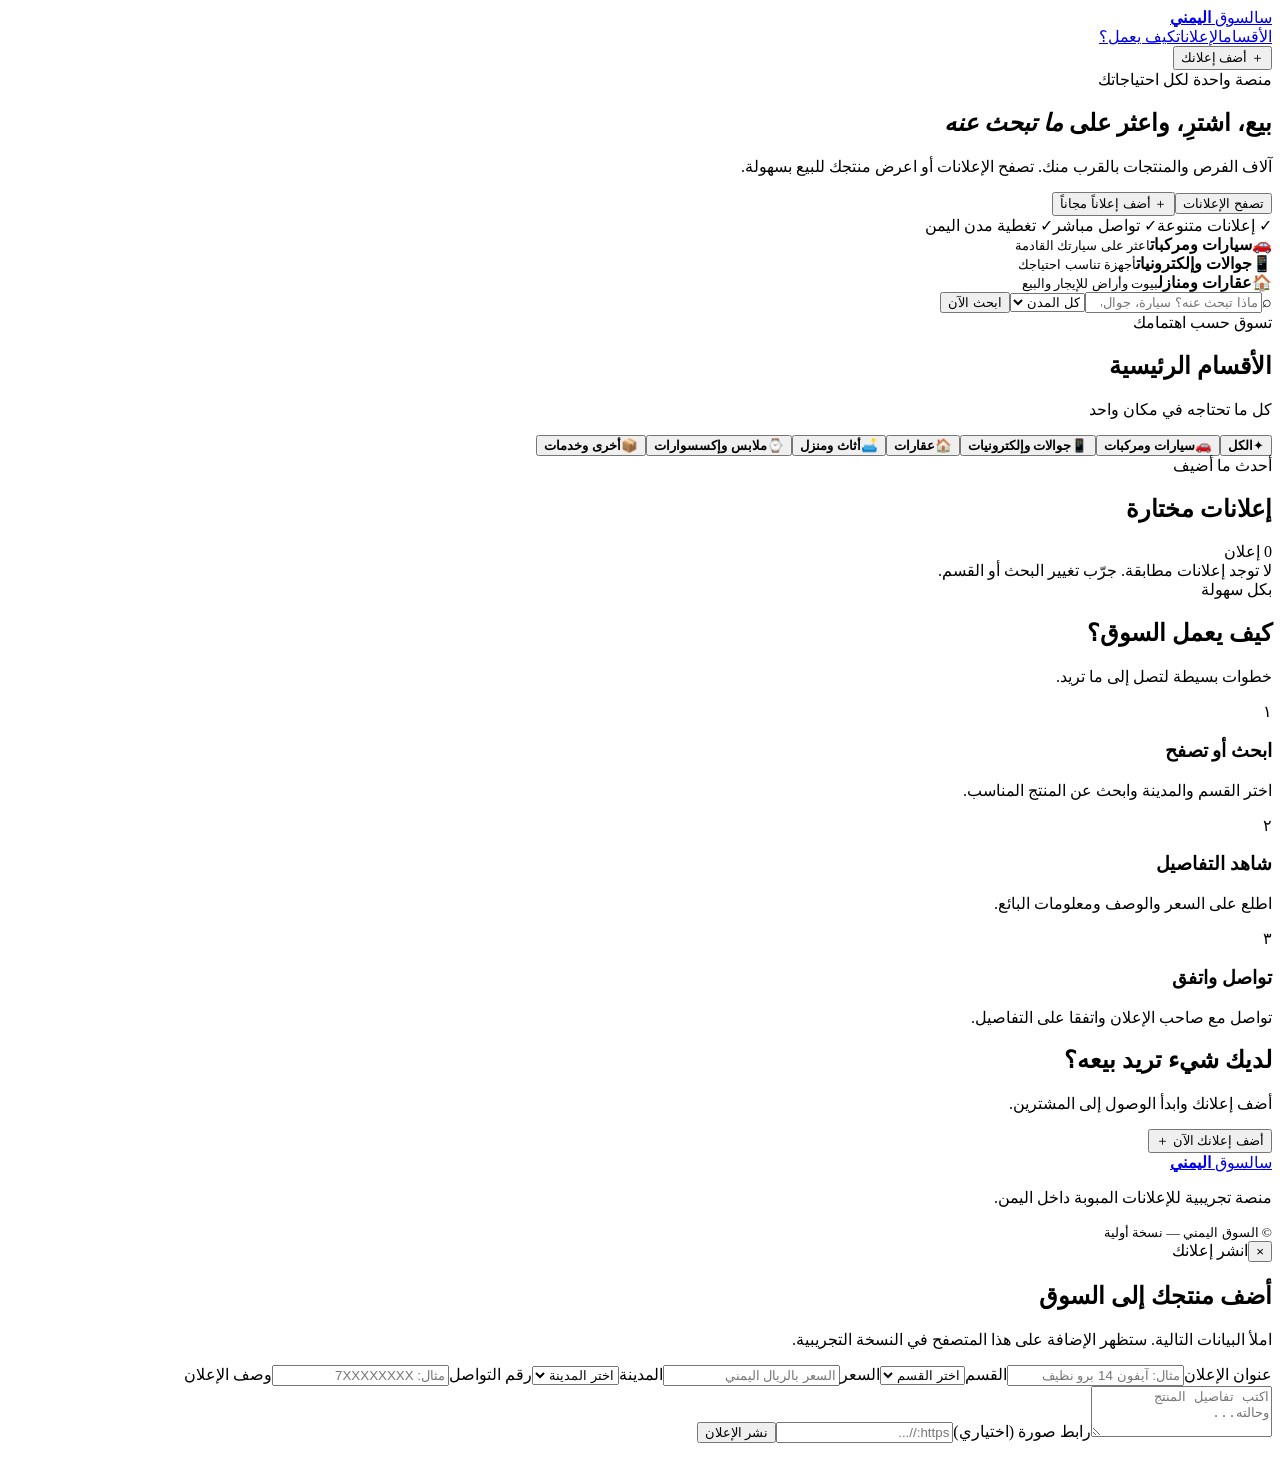
==== marketplace/index.html @ 73786b41 "Add Arabic Yemen marketplace MVP" ====
<!doctype html>
<html lang="ar" dir="rtl">
<head>
<meta charset="utf-8"><meta name="viewport" content="width=device-width,initial-scale=1">
<meta name="theme-color" content="#123b35"><meta name="description" content="سوق إلكتروني للإعلانات المبوبة في اليمن">
<title>السوق اليمني | منصة البيع والشراء</title>
<link rel="preconnect" href="https://fonts.googleapis.com"><link href="https://fonts.googleapis.com/css2?family=Cairo:wght@400;500;600;700;800&display=swap" rel="stylesheet">
<link rel="stylesheet" href="style.css">
</head>
<body>
<header class="header"><a class="logo" href="#"><span class="logo-mark">س</span><span>السوق <b>اليمني</b></span></a><nav><a href="#categories">الأقسام</a><a href="#listings">الإعلانات</a><a href="#how">كيف يعمل؟</a></nav><button class="primary small" id="top-add">＋ أضف إعلانك</button></header>
<main>
<section class="hero"><div class="hero-copy"><span class="eyebrow">منصة واحدة لكل احتياجاتك</span><h1>بيع، اشترِ، واعثر على <em>ما تبحث عنه</em></h1><p>آلاف الفرص والمنتجات بالقرب منك. تصفح الإعلانات أو اعرض منتجك للبيع بسهولة.</p><div class="hero-actions"><button class="primary" id="browse-btn">تصفح الإعلانات</button><button class="outline" id="hero-add">＋ أضف إعلاناً مجاناً</button></div><div class="trust"><span>✓ إعلانات متنوعة</span><span>✓ تواصل مباشر</span><span>✓ تغطية مدن اليمن</span></div></div><div class="hero-art"><div class="hero-card card-one"><span>🚗</span><b>سيارات ومركبات</b><small>اعثر على سيارتك القادمة</small></div><div class="hero-card card-two"><span>📱</span><b>جوالات وإلكترونيات</b><small>أجهزة تناسب احتياجك</small></div><div class="hero-card card-three"><span>🏠</span><b>عقارات ومنازل</b><small>بيوت وأراضٍ للإيجار والبيع</small></div><div class="hero-orb"></div></div></section>
<section class="search-wrap"><div class="search-box"><span>⌕</span><input id="search" type="search" placeholder="ماذا تبحث عنه؟ سيارة، جوال، شقة..." aria-label="بحث"><select id="city"><option value="">كل المدن</option><option>صنعاء</option><option>عدن</option><option>تعز</option><option>إب</option><option>الحديدة</option><option>المكلا</option><option>ذمار</option><option>مأرب</option></select><button class="primary" id="search-btn">ابحث الآن</button></div></section>
<section class="section" id="categories"><div class="section-heading"><div><span class="eyebrow dark">تسوق حسب اهتمامك</span><h2>الأقسام الرئيسية</h2></div><p>كل ما تحتاجه في مكان واحد</p></div><div class="categories" id="categories-grid">
<button class="category active" data-category="الكل"><span>✦</span><b>الكل</b></button><button class="category" data-category="سيارات"><span>🚗</span><b>سيارات ومركبات</b></button><button class="category" data-category="جوالات"><span>📱</span><b>جوالات وإلكترونيات</b></button><button class="category" data-category="عقارات"><span>🏠</span><b>عقارات</b></button><button class="category" data-category="أثاث"><span>🛋️</span><b>أثاث ومنزل</b></button><button class="category" data-category="أزياء"><span>⌚</span><b>ملابس وإكسسوارات</b></button><button class="category" data-category="أخرى"><span>📦</span><b>أخرى وخدمات</b></button>
</div></section>
<section class="section listings-section" id="listings"><div class="section-heading"><div><span class="eyebrow dark">أحدث ما أضيف</span><h2>إعلانات مختارة</h2></div><span class="count" id="count">0 إعلان</span></div><div class="listing-grid" id="listing-grid"></div><div class="empty hidden" id="empty">لا توجد إعلانات مطابقة. جرّب تغيير البحث أو القسم.</div></section>
<section class="how section" id="how"><div><span class="eyebrow dark">بكل سهولة</span><h2>كيف يعمل السوق؟</h2><p>خطوات بسيطة لتصل إلى ما تريد.</p></div><div class="steps"><article><span>١</span><h3>ابحث أو تصفح</h3><p>اختر القسم والمدينة وابحث عن المنتج المناسب.</p></article><article><span>٢</span><h3>شاهد التفاصيل</h3><p>اطلع على السعر والوصف ومعلومات البائع.</p></article><article><span>٣</span><h3>تواصل واتفق</h3><p>تواصل مع صاحب الإعلان واتفقا على التفاصيل.</p></article></div></section>
<section class="cta"><div><h2>لديك شيء تريد بيعه؟</h2><p>أضف إعلانك وابدأ الوصول إلى المشترين.</p></div><button class="light-button" id="cta-add">أضف إعلانك الآن ＋</button></section>
</main>
<footer><a class="logo" href="#"><span class="logo-mark">س</span><span>السوق <b>اليمني</b></span></a><p>منصة تجريبية للإعلانات المبوبة داخل اليمن.</p><small>© <span id="year"></span> السوق اليمني — نسخة أولية</small></footer>
<div class="modal hidden" id="modal" role="dialog" aria-modal="true" aria-labelledby="modal-title"><div class="modal-panel"><button class="close" id="close-modal" aria-label="إغلاق">×</button><span class="eyebrow dark">انشر إعلانك</span><h2 id="modal-title">أضف منتجك إلى السوق</h2><p class="muted">املأ البيانات التالية. ستظهر الإضافة على هذا المتصفح في النسخة التجريبية.</p><form id="ad-form" class="form-grid"><label>عنوان الإعلان<input name="title" required maxlength="75" placeholder="مثال: آيفون 14 برو نظيف"></label><label>القسم<select name="category" required><option value="">اختر القسم</option><option>سيارات</option><option>جوالات</option><option>عقارات</option><option>أثاث</option><option>أزياء</option><option>أخرى</option></select></label><label>السعر<input name="price" required type="number" min="0" placeholder="السعر بالريال اليمني"></label><label>المدينة<select name="city" required><option value="">اختر المدينة</option><option>صنعاء</option><option>عدن</option><option>تعز</option><option>إب</option><option>الحديدة</option><option>المكلا</option><option>ذمار</option><option>مأرب</option><option>أخرى</option></select></label><label class="full">رقم التواصل<input name="phone" required inputmode="tel" placeholder="مثال: 7XXXXXXXX"></label><label class="full">وصف الإعلان<textarea name="description" rows="3" maxlength="500" placeholder="اكتب تفاصيل المنتج وحالته..."></textarea></label><label class="full">رابط صورة (اختياري)<input name="image" type="url" placeholder="https://..."></label><button class="primary full" type="submit">نشر الإعلان</button><p class="form-note full" id="form-note" aria-live="polite"></p></form></div></div>
<script src="app.js"></script>
</body></html>
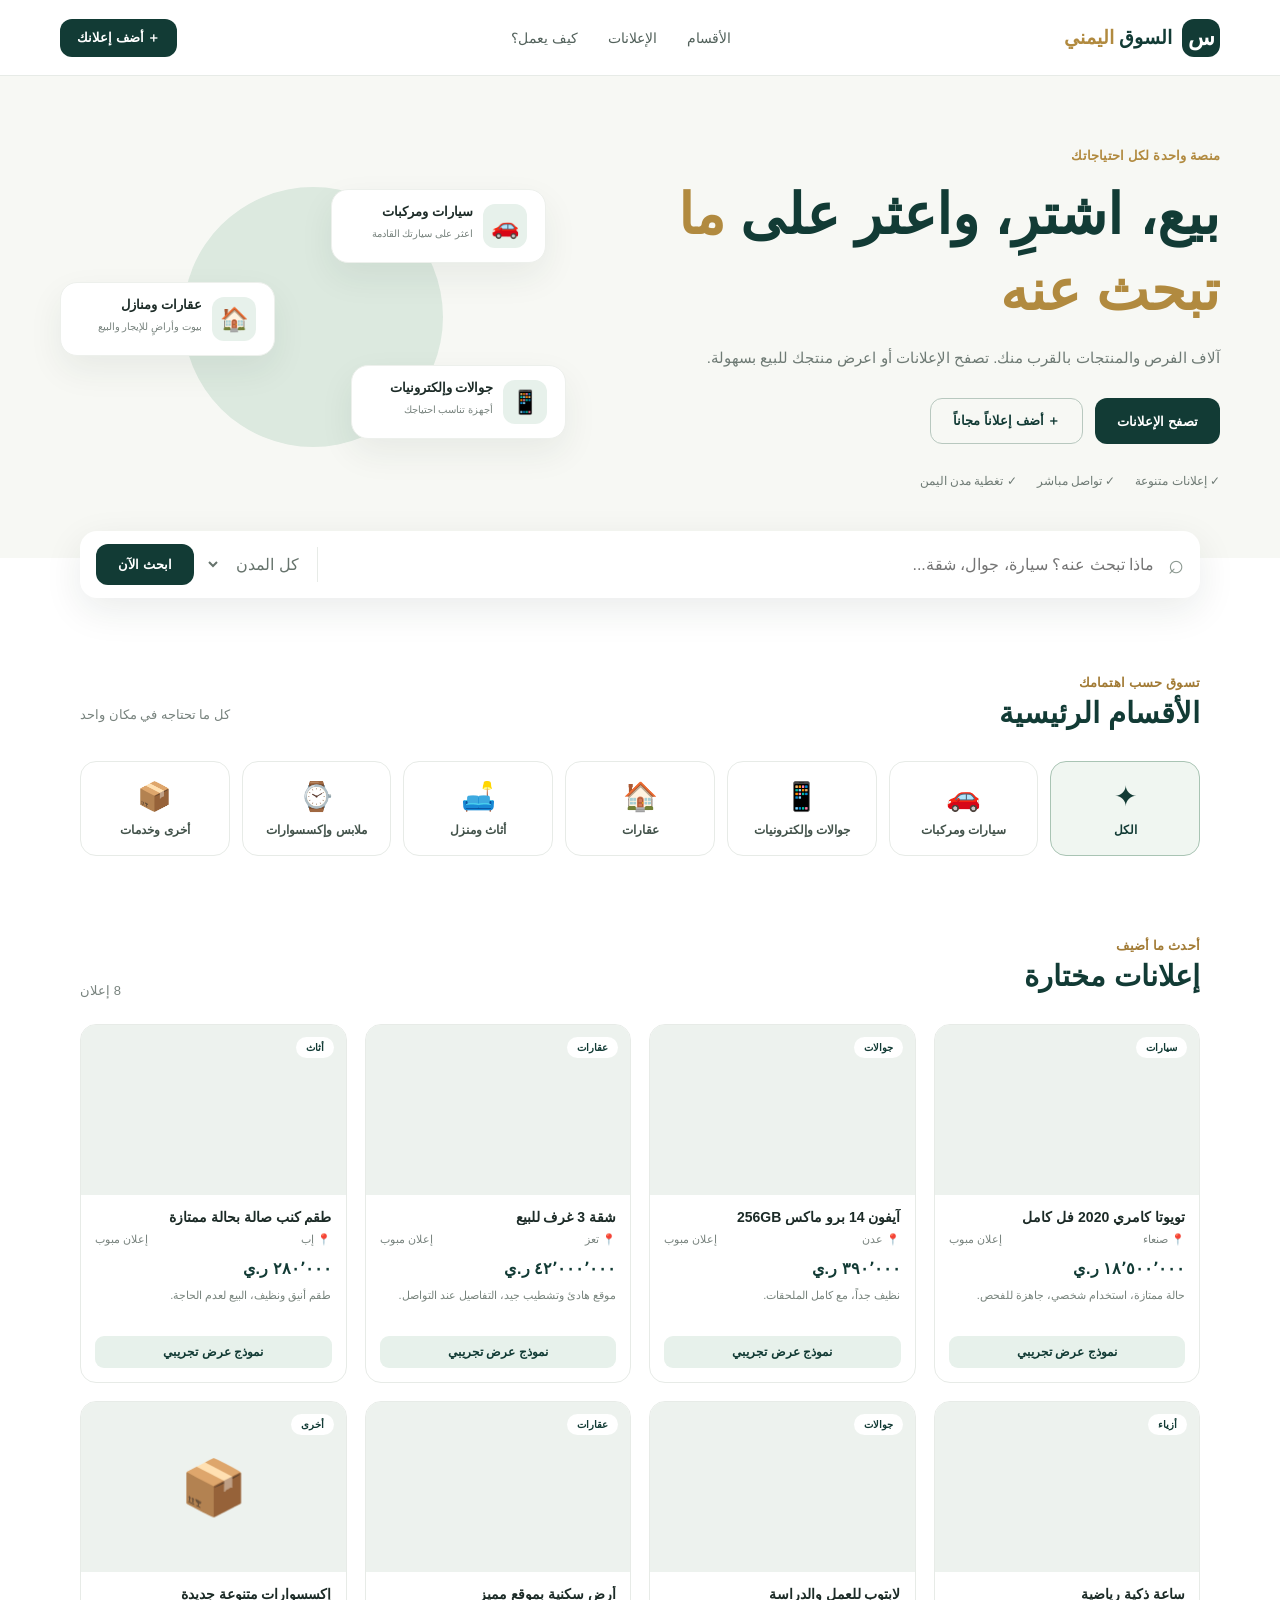
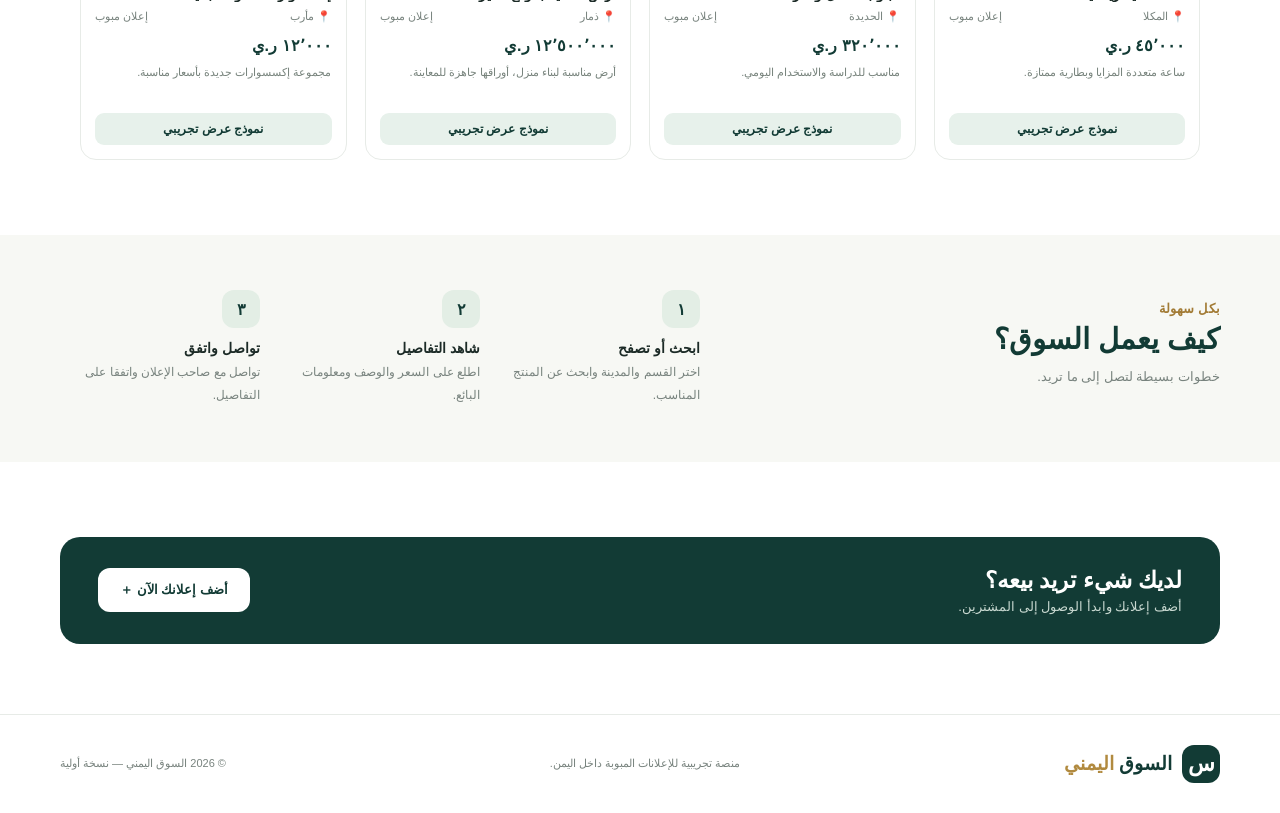
==== commit 29cbc872: "Set ad price input currency to Saudi riyal" ====
--- a/marketplace/index.html
+++ b/marketplace/index.html
@@ -20,6 +20,6 @@
 <section class="cta"><div><h2>لديك شيء تريد بيعه؟</h2><p>أضف إعلانك وابدأ الوصول إلى المشترين.</p></div><button class="light-button" id="cta-add">أضف إعلانك الآن ＋</button></section>
 </main>
 <footer><a class="logo" href="#"><span class="logo-mark">س</span><span>السوق <b>اليمني</b></span></a><p>منصة تجريبية للإعلانات المبوبة داخل اليمن.</p><small>© <span id="year"></span> السوق اليمني — نسخة أولية</small></footer>
-<div class="modal hidden" id="modal" role="dialog" aria-modal="true" aria-labelledby="modal-title"><div class="modal-panel"><button class="close" id="close-modal" aria-label="إغلاق">×</button><span class="eyebrow dark">انشر إعلانك</span><h2 id="modal-title">أضف منتجك إلى السوق</h2><p class="muted">املأ البيانات التالية. ستظهر الإضافة على هذا المتصفح في النسخة التجريبية.</p><form id="ad-form" class="form-grid"><label>عنوان الإعلان<input name="title" required maxlength="75" placeholder="مثال: آيفون 14 برو نظيف"></label><label>القسم<select name="category" required><option value="">اختر القسم</option><option>سيارات</option><option>جوالات</option><option>عقارات</option><option>أثاث</option><option>أزياء</option><option>أخرى</option></select></label><label>السعر<input name="price" required type="number" min="0" placeholder="السعر بالريال اليمني"></label><label>المدينة<select name="city" required><option value="">اختر المدينة</option><option>صنعاء</option><option>عدن</option><option>تعز</option><option>إب</option><option>الحديدة</option><option>المكلا</option><option>ذمار</option><option>مأرب</option><option>أخرى</option></select></label><label class="full">رقم التواصل<input name="phone" required inputmode="tel" placeholder="مثال: 7XXXXXXXX"></label><label class="full">وصف الإعلان<textarea name="description" rows="3" maxlength="500" placeholder="اكتب تفاصيل المنتج وحالته..."></textarea></label><label class="full">رابط صورة (اختياري)<input name="image" type="url" placeholder="https://..."></label><button class="primary full" type="submit">نشر الإعلان</button><p class="form-note full" id="form-note" aria-live="polite"></p></form></div></div>
+<div class="modal hidden" id="modal" role="dialog" aria-modal="true" aria-labelledby="modal-title"><div class="modal-panel"><button class="close" id="close-modal" aria-label="إغلاق">×</button><span class="eyebrow dark">انشر إعلانك</span><h2 id="modal-title">أضف منتجك إلى السوق</h2><p class="muted">املأ البيانات التالية. ستظهر الإضافة على هذا المتصفح في النسخة التجريبية.</p><form id="ad-form" class="form-grid"><label>عنوان الإعلان<input name="title" required maxlength="75" placeholder="مثال: آيفون 14 برو نظيف"></label><label>القسم<select name="category" required><option value="">اختر القسم</option><option>سيارات</option><option>جوالات</option><option>عقارات</option><option>أثاث</option><option>أزياء</option><option>أخرى</option></select></label><label>السعر<input name="price" required type="number" min="0" placeholder="السعر بالريال السعودي"></label><label>المدينة<select name="city" required><option value="">اختر المدينة</option><option>صنعاء</option><option>عدن</option><option>تعز</option><option>إب</option><option>الحديدة</option><option>المكلا</option><option>ذمار</option><option>مأرب</option><option>أخرى</option></select></label><label class="full">رقم التواصل<input name="phone" required inputmode="tel" placeholder="مثال: 7XXXXXXXX"></label><label class="full">وصف الإعلان<textarea name="description" rows="3" maxlength="500" placeholder="اكتب تفاصيل المنتج وحالته..."></textarea></label><label class="full">رابط صورة (اختياري)<input name="image" type="url" placeholder="https://..."></label><button class="primary full" type="submit">نشر الإعلان</button><p class="form-note full" id="form-note" aria-live="polite"></p></form></div></div>
 <script src="app.js"></script>
 </body></html>
--- a/marketplace/style.css
+++ b/marketplace/style.css
@@ -0,0 +1 @@
+:root{--green:#123b35;--green2:#1d5a4d;--mint:#e7f1eb;--cream:#f7f8f4;--ink:#1c2b27;--muted:#78837e;--line:#e7ebe7;--gold:#e6b75a}*{box-sizing:border-box}html{scroll-behavior:smooth}body{margin:0;background:#fff;color:var(--ink);font-family:'Cairo',sans-serif}.header{height:76px;padding:0 max(calc((100% - 1160px)/2),24px);display:flex;align-items:center;justify-content:space-between;border-bottom:1px solid var(--line);background:#fff;position:sticky;top:0;z-index:5}.logo{display:flex;align-items:center;gap:10px;text-decoration:none;color:var(--green);font-size:19px;font-weight:700}.logo b{color:#b18a3f}.logo-mark{width:38px;height:38px;background:var(--green);color:white;border-radius:12px;display:grid;place-items:center;font-size:22px}.header nav{display:flex;gap:30px}.header nav a{color:#52615b;text-decoration:none;font-size:14px}.primary,.outline,.light-button{border:0;border-radius:12px;padding:13px 22px;font-family:inherit;font-weight:700;cursor:pointer;transition:.2s}.primary{background:var(--green);color:white}.primary:hover{background:var(--green2);transform:translateY(-1px)}.small{padding:10px 17px}.hero{background:var(--cream);min-height:450px;padding:70px max(calc((100% - 1160px)/2),24px);display:grid;grid-template-columns:1.1fr .9fr;align-items:center;gap:35px;overflow:hidden}.eyebrow{color:#b18a3f;font-size:13px;font-weight:800;letter-spacing:.2px}.eyebrow.dark{color:#a27b35}.hero h1{font-size:clamp(35px,5vw,56px);line-height:1.35;margin:13px 0;color:var(--green);font-weight:800}.hero h1 em{font-style:normal;color:#b18a3f}.hero-copy>p{color:#6e7a74;max-width:520px;line-height:2;font-size:15px}.hero-actions{display:flex;gap:12px;margin-top:25px}.outline{background:transparent;border:1px solid #b8c8bf;color:var(--green)}.trust{display:flex;gap:20px;margin-top:30px;color:#6e7a74;font-size:12px;flex-wrap:wrap}.hero-art{height:300px;position:relative;display:grid;place-items:center}.hero-orb{width:260px;height:260px;border-radius:50%;background:#dce9df;position:absolute}.hero-card{position:absolute;z-index:1;background:#fff;border:1px solid #edf0ec;box-shadow:0 14px 35px #173c3012;border-radius:17px;padding:14px 18px;display:grid;grid-template-columns:44px auto;column-gap:10px;min-width:215px}.hero-card span{grid-row:span 2;width:44px;height:44px;border-radius:12px;background:var(--mint);display:grid;place-items:center;font-size:23px}.hero-card b{font-size:13px}.hero-card small{color:var(--muted);font-size:10px}.card-one{top:22px;right:4%}.card-two{bottom:28px;right:0}.card-three{top:115px;left:0}.search-wrap{max-width:1160px;margin:-27px auto 0;position:relative;padding:0 20px}.search-box{display:flex;align-items:center;gap:12px;padding:13px 16px;background:#fff;border-radius:17px;box-shadow:0 12px 38px #172e2417}.search-box>span{font-size:27px;color:#8c9991}.search-box input{flex:1;min-width:100px;border:0;outline:0;font:inherit}.search-box select{border:0;border-right:1px solid var(--line);padding:8px 14px;font:inherit;color:#66736c;background:white}.section{max-width:1160px;margin:75px auto;padding:0 20px}.section-heading{display:flex;justify-content:space-between;align-items:end;margin-bottom:26px}.section-heading h2,.how h2{font-size:29px;color:var(--green);margin:5px 0}.section-heading p,.how>div>p{color:var(--muted);font-size:13px}.categories{display:grid;grid-template-columns:repeat(7,1fr);gap:12px}.category{border:1px solid var(--line);background:#fff;border-radius:16px;padding:18px 8px;display:flex;flex-direction:column;align-items:center;gap:10px;font-family:inherit;cursor:pointer;color:#43534b;transition:.2s}.category span{font-size:28px}.category b{font-size:12px}.category:hover,.category.active{border-color:#a9c4b4;background:#f0f6f1;color:var(--green)}.listings-section{margin-top:80px}.count,.muted{color:var(--muted);font-size:13px}.listing-grid{display:grid;grid-template-columns:repeat(4,1fr);gap:18px}.listing{border:1px solid var(--line);border-radius:16px;overflow:hidden;background:white;transition:.2s}.listing:hover{transform:translateY(-4px);box-shadow:0 12px 30px #173c3010}.listing-image{height:170px;background:#edf2ee;position:relative;display:grid;place-items:center;overflow:hidden}.listing-image img{width:100%;height:100%;object-fit:cover}.listing-image .emoji{font-size:54px}.tag{position:absolute;top:12px;right:12px;background:#fff;padding:5px 10px;border-radius:20px;font-size:10px;font-weight:700;color:var(--green)}.listing-body{padding:14px}.listing-body h3{font-size:14px;margin:0 0 8px;white-space:nowrap;overflow:hidden;text-overflow:ellipsis}.listing-meta{display:flex;justify-content:space-between;color:var(--muted);font-size:11px}.listing-price{color:var(--green);font-weight:800;font-size:16px;margin-top:13px}.listing-desc{color:#77837c;font-size:11px;line-height:1.8;margin-top:8px;min-height:38px}.contact{display:block;text-align:center;background:var(--mint);color:var(--green);padding:9px;border-radius:9px;text-decoration:none;font-size:12px;font-weight:700;margin-top:12px}.empty{text-align:center;padding:35px;color:var(--muted);background:var(--cream);border-radius:14px}.hidden{display:none!important}.how{background:var(--cream);max-width:none;padding:55px max(calc((100% - 1160px)/2),24px);display:flex;justify-content:space-between;gap:40px;align-items:center}.steps{display:grid;grid-template-columns:repeat(3,1fr);gap:20px;max-width:690px}.steps article{max-width:200px}.steps article>span{display:grid;place-items:center;width:38px;height:38px;border-radius:12px;background:#e3eee5;color:var(--green);font-weight:800}.steps h3{font-size:14px;margin:12px 0 5px}.steps p{font-size:12px;line-height:1.9;color:var(--muted);margin:0}.cta{max-width:1160px;margin:70px auto;padding:30px 38px;border-radius:20px;background:var(--green);color:#fff;display:flex;justify-content:space-between;align-items:center}.cta h2{margin:0 0 5px;font-size:23px}.cta p{margin:0;color:#c8d8d0;font-size:13px}.light-button{background:#fff;color:var(--green)}footer{padding:30px max(calc((100% - 1160px)/2),24px);border-top:1px solid var(--line);display:flex;align-items:center;justify-content:space-between;gap:15px;flex-wrap:wrap}footer p,footer small{font-size:11px;color:var(--muted)}.modal{position:fixed;inset:0;background:#0b211dcc;z-index:10;display:grid;place-items:center;padding:18px;overflow:auto}.modal-panel{background:white;border-radius:20px;padding:30px;width:min(600px,100%);position:relative;margin:auto}.close{position:absolute;left:18px;top:12px;border:0;background:#f1f4f1;border-radius:50%;width:34px;height:34px;font-size:23px;cursor:pointer}.modal-panel h2{margin:5px 0;color:var(--green)}.modal-panel>p{margin-top:0}.form-grid{display:grid;grid-template-columns:1fr 1fr;gap:13px;margin-top:20px}.form-grid label{font-size:12px;font-weight:700;color:#53625a}.form-grid input,.form-grid select,.form-grid textarea{width:100%;display:block;margin-top:6px;padding:11px;border:1px solid var(--line);border-radius:10px;font:inherit;font-size:13px;outline-color:#91b5a1;background:white}.form-grid .full{grid-column:1/-1}.form-note{margin:0;color:var(--green);font-size:12px}@media(max-width:850px){.header nav{display:none}.hero{grid-template-columns:1fr;padding-top:48px;padding-bottom:55px}.hero-art{height:240px}.hero-orb{width:210px;height:210px}.categories{grid-template-columns:repeat(4,1fr)}.listing-grid{grid-template-columns:repeat(2,1fr)}.how{display:block}.steps{margin-top:25px;max-width:none}.cta{margin:45px 20px}}@media(max-width:520px){.header{height:65px;padding:0 15px}.logo{font-size:16px}.logo-mark{width:33px;height:33px}.header .small{font-size:11px;padding:9px 11px}.hero{padding:42px 20px 55px}.hero h1{font-size:36px}.hero-art{height:220px}.hero-card{min-width:180px;padding:10px}.card-three{left:-5px}.search-box{flex-wrap:wrap}.search-box input{min-width:70%;}.search-box select{flex:1}.search-box .primary{flex:1}.section{margin:55px auto}.categories{grid-template-columns:repeat(2,1fr)}.category{padding:14px 6px}.listing-grid{gap:10px}.listing-image{height:125px}.listing-body{padding:10px}.listing-body h3{font-size:12px}.listing-price{font-size:14px}.how{padding:40px 20px}.steps{grid-template-columns:1fr;gap:17px}.steps article{max-width:none}.cta{padding:24px;display:block}.cta button{margin-top:18px}.form-grid{grid-template-columns:1fr}.form-grid .full{grid-column:auto}.modal-panel{padding:24px 18px}}
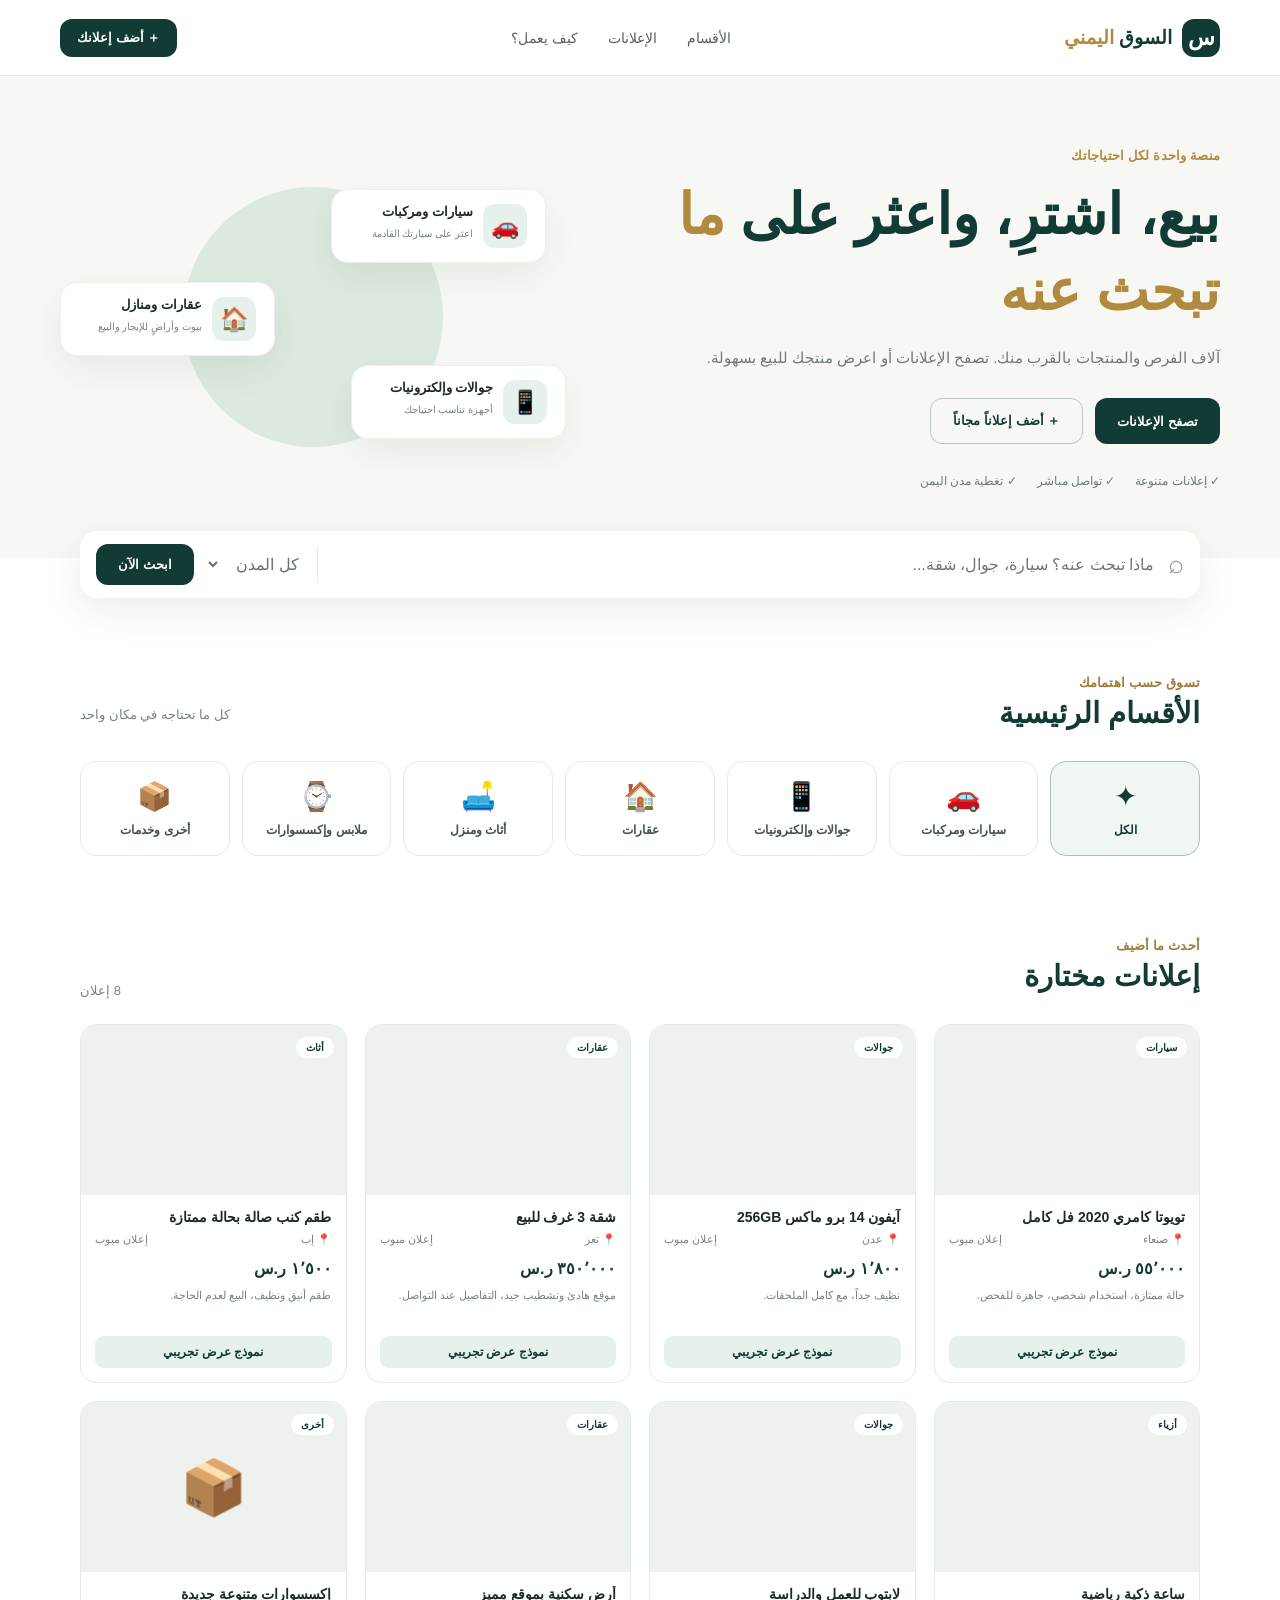
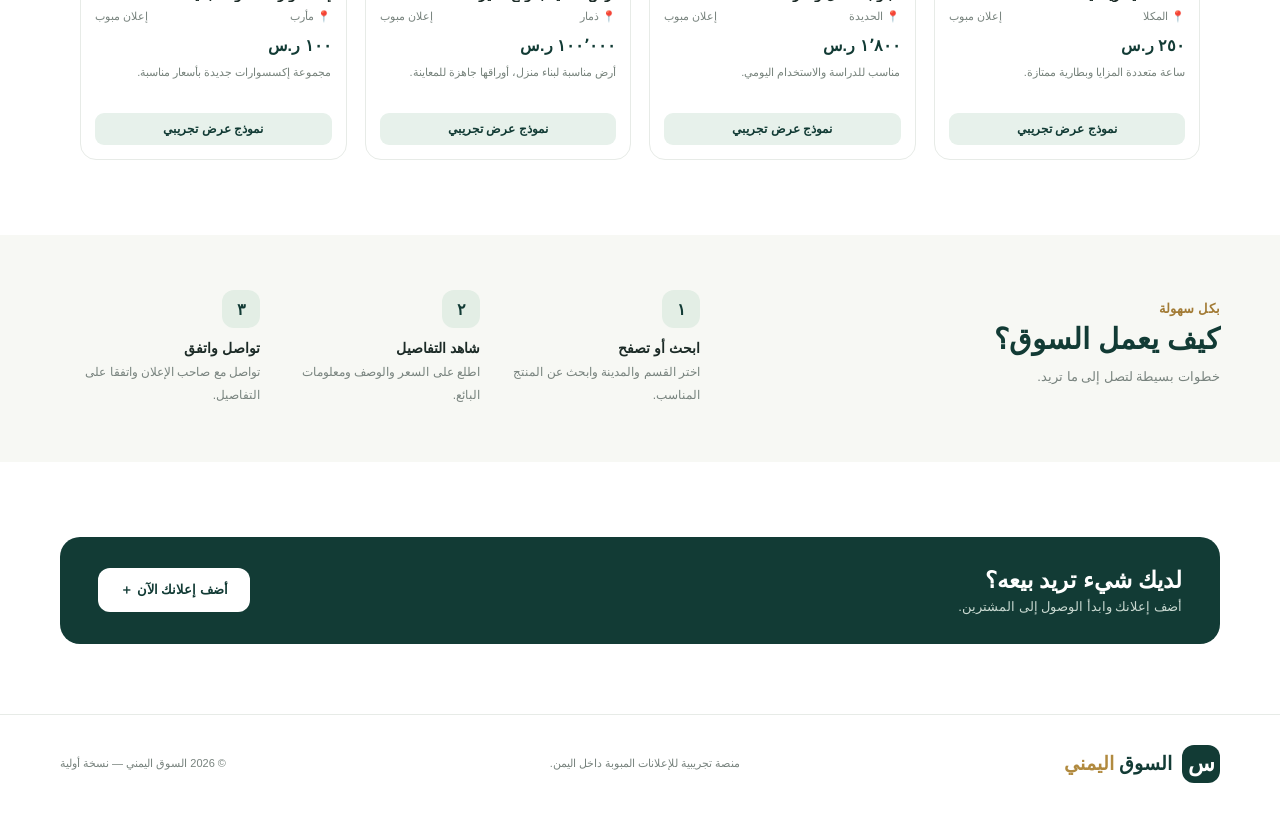
==== commit 593ac05e: "Enable installable PWA metadata and offline shell" ====
--- a/marketplace/index.html
+++ b/marketplace/index.html
@@ -2,7 +2,7 @@
 <html lang="ar" dir="rtl">
 <head>
 <meta charset="utf-8"><meta name="viewport" content="width=device-width,initial-scale=1">
-<meta name="theme-color" content="#123b35"><meta name="description" content="سوق إلكتروني للإعلانات المبوبة في اليمن">
+<meta name="theme-color" content="#123b35"><meta name="apple-mobile-web-app-capable" content="yes"><meta name="apple-mobile-web-app-status-bar-style" content="default"><meta name="apple-mobile-web-app-title" content="السوق اليمني"><link rel="manifest" href="manifest.webmanifest"><link rel="icon" href="icon.svg" type="image/svg+xml"><link rel="apple-touch-icon" href="icon.svg"><meta name="description" content="سوق إلكتروني للإعلانات المبوبة في اليمن">
 <title>السوق اليمني | منصة البيع والشراء</title>
 <link rel="preconnect" href="https://fonts.googleapis.com"><link href="https://fonts.googleapis.com/css2?family=Cairo:wght@400;500;600;700;800&display=swap" rel="stylesheet">
 <link rel="stylesheet" href="style.css">
@@ -22,4 +22,5 @@
 <footer><a class="logo" href="#"><span class="logo-mark">س</span><span>السوق <b>اليمني</b></span></a><p>منصة تجريبية للإعلانات المبوبة داخل اليمن.</p><small>© <span id="year"></span> السوق اليمني — نسخة أولية</small></footer>
 <div class="modal hidden" id="modal" role="dialog" aria-modal="true" aria-labelledby="modal-title"><div class="modal-panel"><button class="close" id="close-modal" aria-label="إغلاق">×</button><span class="eyebrow dark">انشر إعلانك</span><h2 id="modal-title">أضف منتجك إلى السوق</h2><p class="muted">املأ البيانات التالية. ستظهر الإضافة على هذا المتصفح في النسخة التجريبية.</p><form id="ad-form" class="form-grid"><label>عنوان الإعلان<input name="title" required maxlength="75" placeholder="مثال: آيفون 14 برو نظيف"></label><label>القسم<select name="category" required><option value="">اختر القسم</option><option>سيارات</option><option>جوالات</option><option>عقارات</option><option>أثاث</option><option>أزياء</option><option>أخرى</option></select></label><label>السعر<input name="price" required type="number" min="0" placeholder="السعر بالريال السعودي"></label><label>المدينة<select name="city" required><option value="">اختر المدينة</option><option>صنعاء</option><option>عدن</option><option>تعز</option><option>إب</option><option>الحديدة</option><option>المكلا</option><option>ذمار</option><option>مأرب</option><option>أخرى</option></select></label><label class="full">رقم التواصل<input name="phone" required inputmode="tel" placeholder="مثال: 7XXXXXXXX"></label><label class="full">وصف الإعلان<textarea name="description" rows="3" maxlength="500" placeholder="اكتب تفاصيل المنتج وحالته..."></textarea></label><label class="full">رابط صورة (اختياري)<input name="image" type="url" placeholder="https://..."></label><button class="primary full" type="submit">نشر الإعلان</button><p class="form-note full" id="form-note" aria-live="polite"></p></form></div></div>
 <script src="app.js"></script>
+<script>if ("serviceWorker" in navigator) { window.addEventListener("load", () => navigator.serviceWorker.register("./sw.js").catch(() => {})); }</script>
 </body></html>
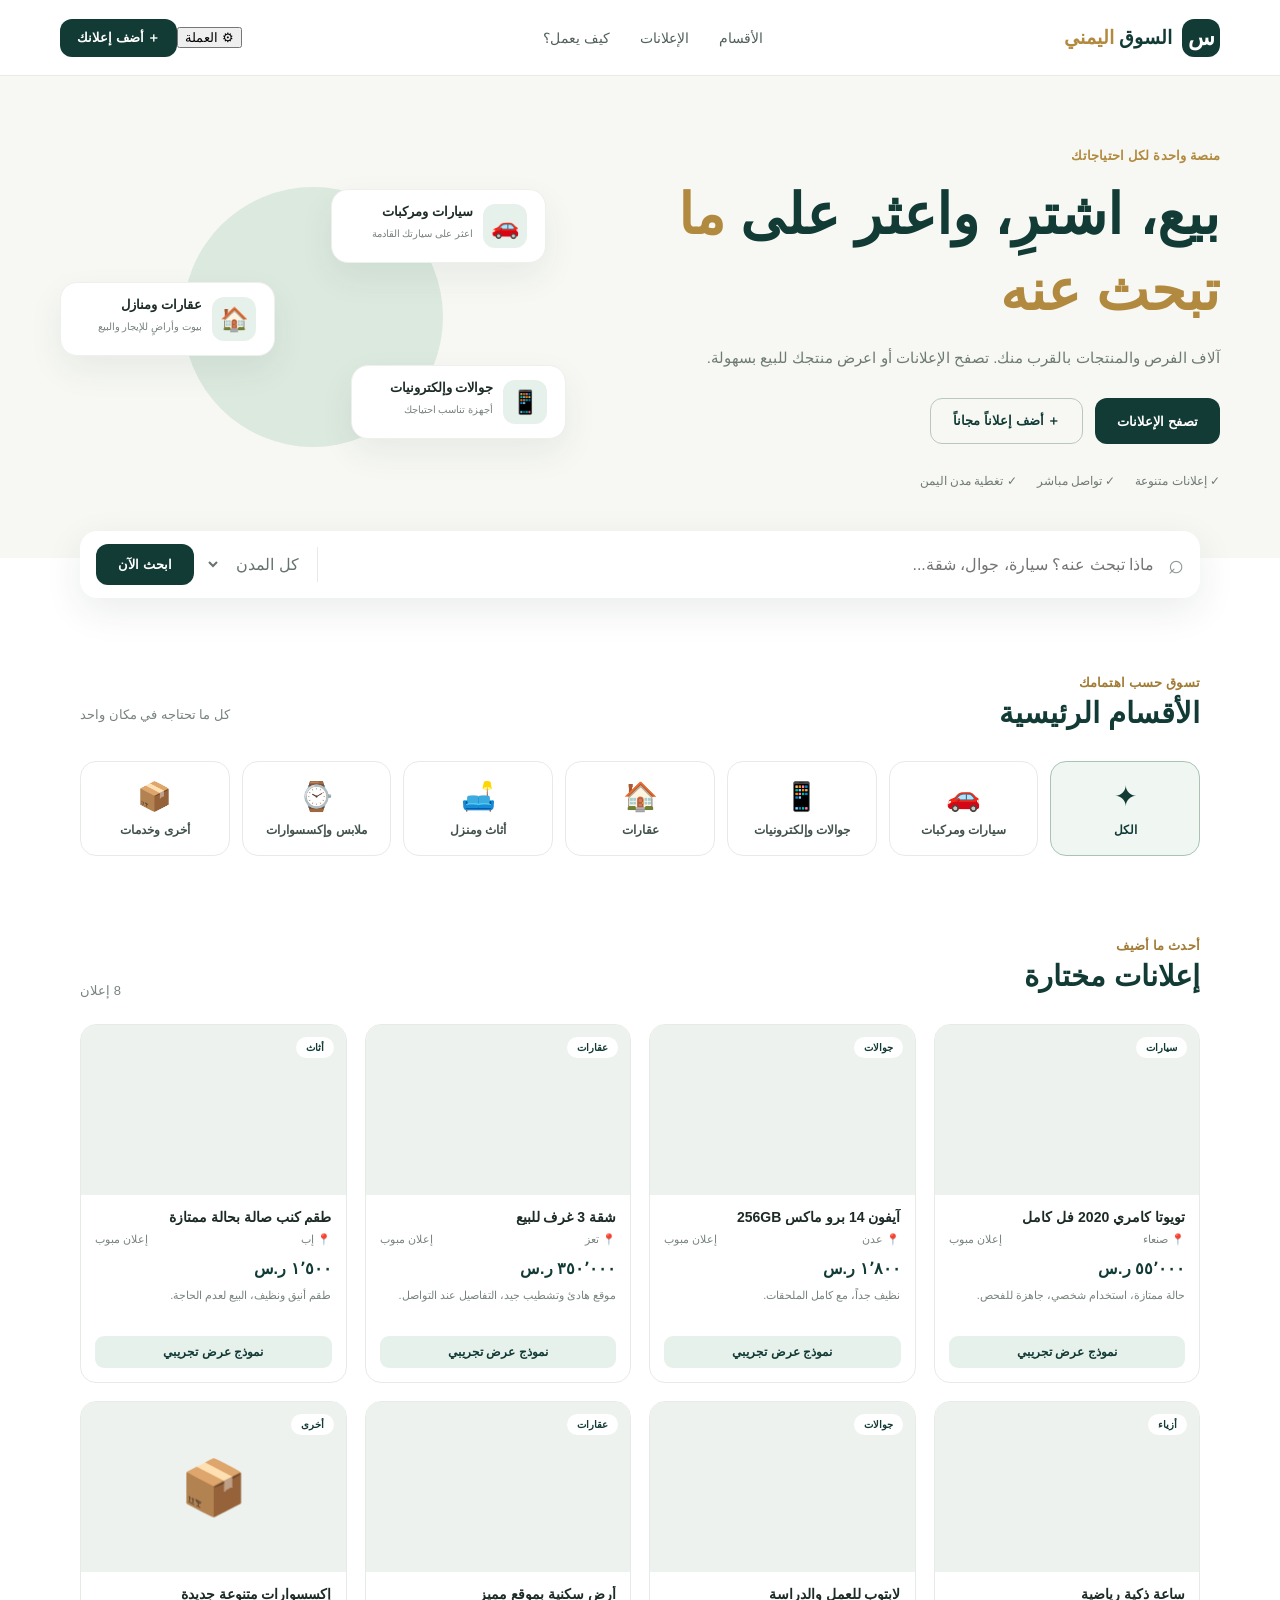
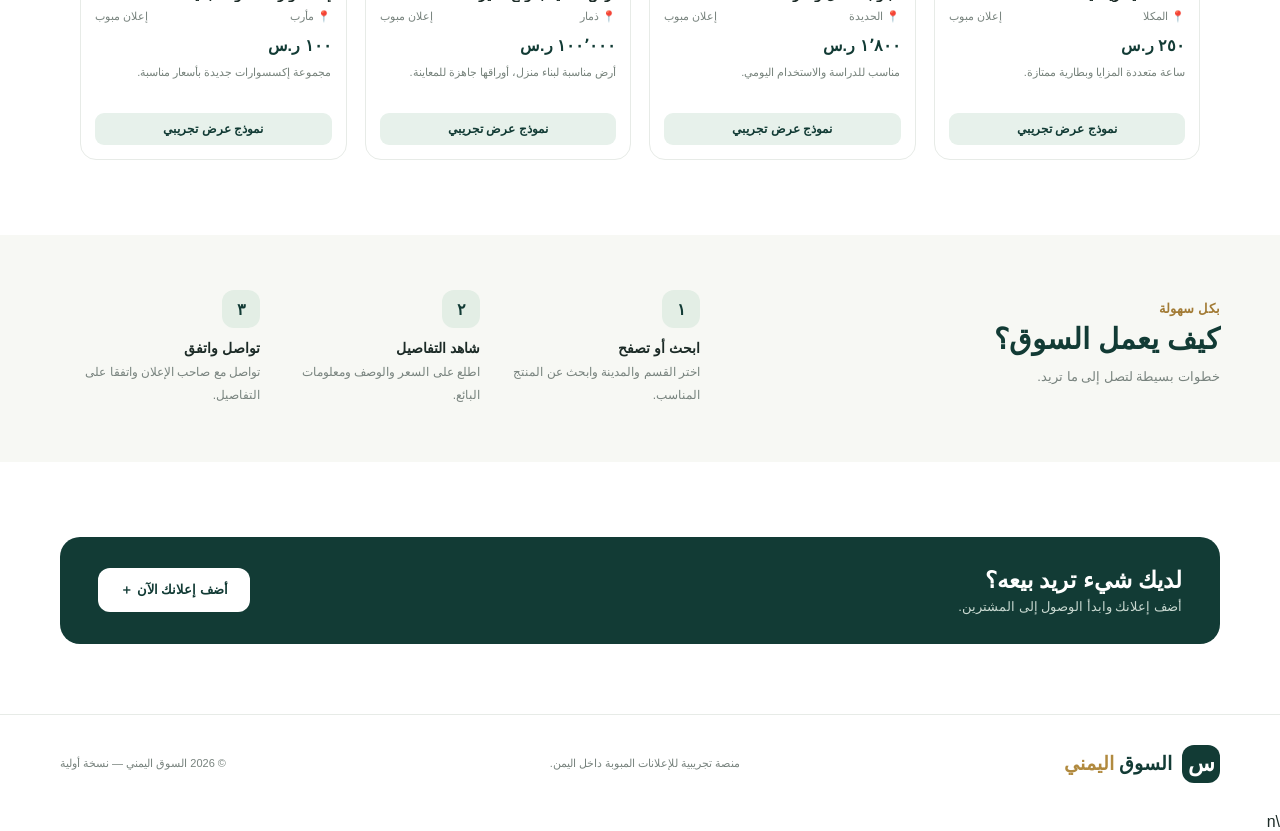
==== commit 4339dee0: "Add manual currency settings UI" ====
--- a/marketplace/index.html
+++ b/marketplace/index.html
@@ -8,7 +8,7 @@
 <link rel="stylesheet" href="style.css">
 </head>
 <body>
-<header class="header"><a class="logo" href="#"><span class="logo-mark">س</span><span>السوق <b>اليمني</b></span></a><nav><a href="#categories">الأقسام</a><a href="#listings">الإعلانات</a><a href="#how">كيف يعمل؟</a></nav><button class="primary small" id="top-add">＋ أضف إعلانك</button></header>
+<header class="header"><a class="logo" href="#"><span class="logo-mark">س</span><span>السوق <b>اليمني</b></span></a><nav><a href="#categories">الأقسام</a><a href="#listings">الإعلانات</a><a href="#how">كيف يعمل؟</a></nav><div class="header-actions"><button class="currency-button" id="currency-settings" type="button">⚙ العملة</button><button class="primary small" id="top-add">＋ أضف إعلانك</button></div></header>
 <main>
 <section class="hero"><div class="hero-copy"><span class="eyebrow">منصة واحدة لكل احتياجاتك</span><h1>بيع، اشترِ، واعثر على <em>ما تبحث عنه</em></h1><p>آلاف الفرص والمنتجات بالقرب منك. تصفح الإعلانات أو اعرض منتجك للبيع بسهولة.</p><div class="hero-actions"><button class="primary" id="browse-btn">تصفح الإعلانات</button><button class="outline" id="hero-add">＋ أضف إعلاناً مجاناً</button></div><div class="trust"><span>✓ إعلانات متنوعة</span><span>✓ تواصل مباشر</span><span>✓ تغطية مدن اليمن</span></div></div><div class="hero-art"><div class="hero-card card-one"><span>🚗</span><b>سيارات ومركبات</b><small>اعثر على سيارتك القادمة</small></div><div class="hero-card card-two"><span>📱</span><b>جوالات وإلكترونيات</b><small>أجهزة تناسب احتياجك</small></div><div class="hero-card card-three"><span>🏠</span><b>عقارات ومنازل</b><small>بيوت وأراضٍ للإيجار والبيع</small></div><div class="hero-orb"></div></div></section>
 <section class="search-wrap"><div class="search-box"><span>⌕</span><input id="search" type="search" placeholder="ماذا تبحث عنه؟ سيارة، جوال، شقة..." aria-label="بحث"><select id="city"><option value="">كل المدن</option><option>صنعاء</option><option>عدن</option><option>تعز</option><option>إب</option><option>الحديدة</option><option>المكلا</option><option>ذمار</option><option>مأرب</option></select><button class="primary" id="search-btn">ابحث الآن</button></div></section>
@@ -20,7 +20,7 @@
 <section class="cta"><div><h2>لديك شيء تريد بيعه؟</h2><p>أضف إعلانك وابدأ الوصول إلى المشترين.</p></div><button class="light-button" id="cta-add">أضف إعلانك الآن ＋</button></section>
 </main>
 <footer><a class="logo" href="#"><span class="logo-mark">س</span><span>السوق <b>اليمني</b></span></a><p>منصة تجريبية للإعلانات المبوبة داخل اليمن.</p><small>© <span id="year"></span> السوق اليمني — نسخة أولية</small></footer>
-<div class="modal hidden" id="modal" role="dialog" aria-modal="true" aria-labelledby="modal-title"><div class="modal-panel"><button class="close" id="close-modal" aria-label="إغلاق">×</button><span class="eyebrow dark">انشر إعلانك</span><h2 id="modal-title">أضف منتجك إلى السوق</h2><p class="muted">املأ البيانات التالية. ستظهر الإضافة على هذا المتصفح في النسخة التجريبية.</p><form id="ad-form" class="form-grid"><label>عنوان الإعلان<input name="title" required maxlength="75" placeholder="مثال: آيفون 14 برو نظيف"></label><label>القسم<select name="category" required><option value="">اختر القسم</option><option>سيارات</option><option>جوالات</option><option>عقارات</option><option>أثاث</option><option>أزياء</option><option>أخرى</option></select></label><label>السعر<input name="price" required type="number" min="0" placeholder="السعر بالريال السعودي"></label><label>المدينة<select name="city" required><option value="">اختر المدينة</option><option>صنعاء</option><option>عدن</option><option>تعز</option><option>إب</option><option>الحديدة</option><option>المكلا</option><option>ذمار</option><option>مأرب</option><option>أخرى</option></select></label><label class="full">رقم التواصل<input name="phone" required inputmode="tel" placeholder="مثال: 7XXXXXXXX"></label><label class="full">وصف الإعلان<textarea name="description" rows="3" maxlength="500" placeholder="اكتب تفاصيل المنتج وحالته..."></textarea></label><label class="full">رابط صورة (اختياري)<input name="image" type="url" placeholder="https://..."></label><button class="primary full" type="submit">نشر الإعلان</button><p class="form-note full" id="form-note" aria-live="polite"></p></form></div></div>
+<div class="modal hidden" id="currency-modal" role="dialog" aria-modal="true" aria-labelledby="currency-title"><div class="modal-panel currency-panel"><button class="close" id="close-currency" aria-label="إغلاق">×</button><span class="eyebrow dark">إعدادات العرض</span><h2 id="currency-title">اختيار العملة وسعر الصرف</h2><p class="muted">السعر الأصلي لكل إعلان يبقى بالريال السعودي. أدخل كم ريالاً يمنياً يساوي الريال السعودي الواحد.</p><form id="currency-form" class="form-grid"><label class="full">العملة المعروضة<select id="display-currency" name="currency"><option value="SAR">الريال السعودي (ر.س)</option><option value="YER_OLD">الريال اليمني القديم</option><option value="YER_NEW">الريال اليمني الجديد</option></select></label><label>سعر السعودي مقابل اليمني القديم<input id="old-rate" type="number" min="0" step="any" inputmode="decimal" placeholder="أدخل سعر الصرف"></label><label>سعر السعودي مقابل اليمني الجديد<input id="new-rate" type="number" min="0" step="any" inputmode="decimal" placeholder="أدخل سعر الصرف"></label><p class="form-note full">مثال توضيحي فقط: إذا كان 1 ريال سعودي = 140 ريالاً يمنياً قديماً، أدخل 140. حدّث الأسعار بنفسك عند تغيّر السوق.</p><button class="primary full" type="submit">حفظ الإعدادات</button><p class="form-note full" id="currency-note" aria-live="polite"></p></form></div></div>\n<div class="modal hidden" id="modal" role="dialog" aria-modal="true" aria-labelledby="modal-title"><div class="modal-panel"><button class="close" id="close-modal" aria-label="إغلاق">×</button><span class="eyebrow dark">انشر إعلانك</span><h2 id="modal-title">أضف منتجك إلى السوق</h2><p class="muted">املأ البيانات التالية. ستظهر الإضافة على هذا المتصفح في النسخة التجريبية.</p><form id="ad-form" class="form-grid"><label>عنوان الإعلان<input name="title" required maxlength="75" placeholder="مثال: آيفون 14 برو نظيف"></label><label>القسم<select name="category" required><option value="">اختر القسم</option><option>سيارات</option><option>جوالات</option><option>عقارات</option><option>أثاث</option><option>أزياء</option><option>أخرى</option></select></label><label>السعر<input name="price" required type="number" min="0" placeholder="السعر بالريال السعودي"></label><label>المدينة<select name="city" required><option value="">اختر المدينة</option><option>صنعاء</option><option>عدن</option><option>تعز</option><option>إب</option><option>الحديدة</option><option>المكلا</option><option>ذمار</option><option>مأرب</option><option>أخرى</option></select></label><label class="full">رقم التواصل<input name="phone" required inputmode="tel" placeholder="مثال: 7XXXXXXXX"></label><label class="full">وصف الإعلان<textarea name="description" rows="3" maxlength="500" placeholder="اكتب تفاصيل المنتج وحالته..."></textarea></label><label class="full">رابط صورة (اختياري)<input name="image" type="url" placeholder="https://..."></label><button class="primary full" type="submit">نشر الإعلان</button><p class="form-note full" id="form-note" aria-live="polite"></p></form></div></div>
 <script src="app.js"></script>
 <script>if ("serviceWorker" in navigator) { window.addEventListener("load", () => navigator.serviceWorker.register("./sw.js").catch(() => {})); }</script>
 </body></html>
